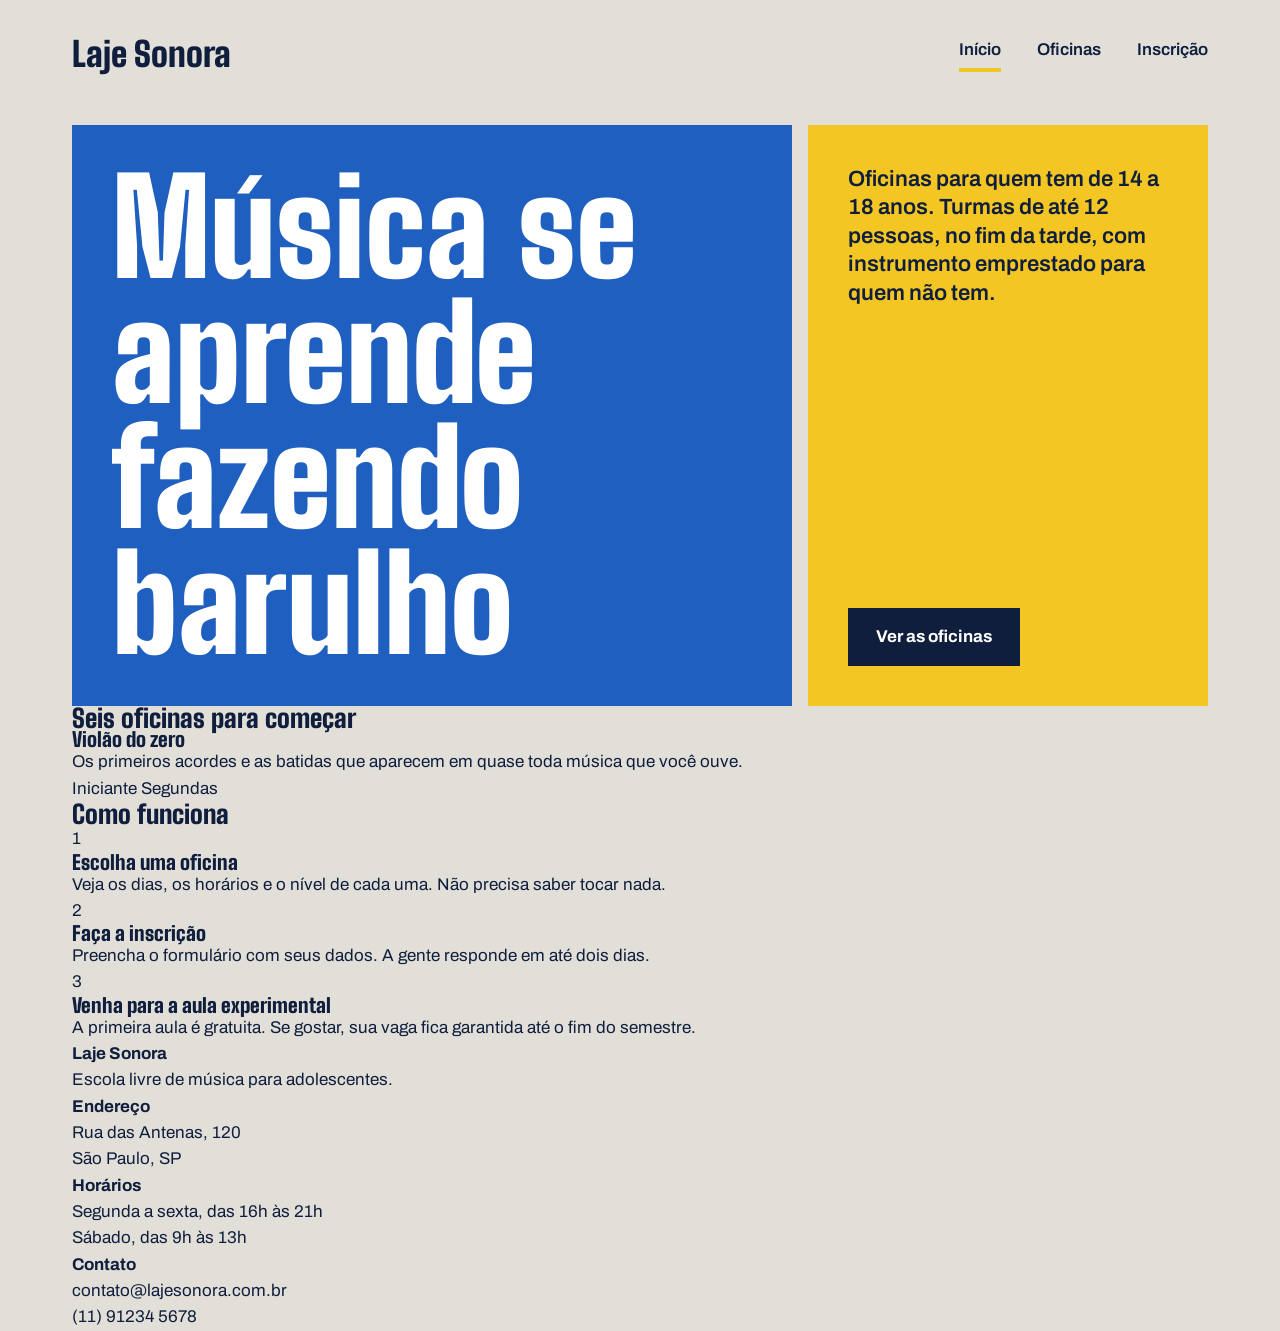
==== index.html @ 63173f6d "1" ====
<!DOCTYPE html>
<html lang="pt-BR">
<head>
    <link rel="preconnect" href="https://fonts.googleapis.com">
<link rel="preconnect" href="https://fonts.gstatic.com" crossorigin>
<link href="https://fonts.googleapis.com/css2?family=Archivo:ital,wght@0,100..900;1,100..900&family=Big+Shoulders:opsz,wght@10..72,100..900&display=swap" rel="stylesheet">
    <link rel="preconnect" href="https://fonts.googleapis.com">
<link rel="preconnect" href="https://fonts.gstatic.com" crossorigin>
<link href="https://fonts.googleapis.com/css2?family=Big+Shoulders:opsz,wght@10..72,100..900&display=swap" rel="stylesheet">
    <meta charset="UTF-8">
    <meta name="viewport" content="width=device-width, initial-scale=1.0">
    <link rel="stylesheet" href="./index.css">
    <title>Laje Sonora | Início</title>
</head>
<body> 
        <header class="topo conteudo">
            <a class="logo" href="./oficinas.html">Laje Sonora</a>
            <nav class="menu">
                <a class="atual" href="./index.html">Início</a>
                <a href="./oficinas.html">Oficinas</a>
                <a href="./inscricao.html">Inscrição</a>
            </nav>
        </header>
        <main>
            <section class="conteudo cartazes">
                <div class="cartaz cartaz-principal">
                    <h1>Música se aprende fazendo barulho</h1>
                </div>
                <div class="cartaz cartaz-lateral">
                    <p>Oficinas para quem tem de 14 a 18 anos. Turmas de até 12 pessoas, no fim da tarde, com instrumento emprestado para quem não tem.</p>
                    <a class="botao" href="./oficinas.html">Ver as oficinas</a>
                </div>
            </section>
        </main>
        <section class="conteudo secao">
            <h2 class="titulo-secao">Seis oficinas para começar</h2>
            <div class="cards">
                <article class="card">
                    <div class="foto foto-azul"></div>
                    <div class="card-texto">
                        <h3>Violão do zero</h3>
                        <p>Os primeiros acordes e as batidas que aparecem em quase toda música que você ouve.</p>
                        <div class="card-info">
                            <span>Iniciante</span>
                            <span>Segundas</span>
                        </div>
                    </div>
                </article>
            </div>
        </section>
        <section class="conteudo secao">
            <h2 class="titulo-secao">Como funciona</h2>
            <div class="passos">
              <div class="passo">
                <p class="passo-numero">1</p>
                <h3>Escolha uma oficina</h3>
                <p>Veja os dias, os horários e o nível de cada uma. Não precisa saber tocar nada.</p>
              </div>
              <div class="passo">
                <p class="passo-numero">2</p>
                <h3>Faça a inscrição</h3>
                <p>Preencha o formulário com seus dados. A gente responde em até dois dias.</p>
              </div>
              <div class="passo">
                <p class="passo-numero">3</p>
                <h3>Venha para a aula experimental</h3>
                <p>A primeira aula é gratuita. Se gostar, sua vaga fica garantida até o fim do semestre.</p>
              </div>
            </div>
          </section>
          <footer class="rodape">
            <div class="conteudo rodape-colunas">
          
              <div class="rodape-coluna">
                <h4>Laje Sonora</h4>
                <p>Escola livre de música para adolescentes.</p>
              </div>
          
              <div class="rodape-coluna">
                <h4>Endereço</h4>
                <p>Rua das Antenas, 120<br>São Paulo, SP</p>
              </div>
          
              <div class="rodape-coluna">
                <h4>Horários</h4>
                <p>Segunda a sexta, das 16h às 21h<br>Sábado, das 9h às 13h</p>
              </div>
          
              <div class="rodape-coluna">
                <h4>Contato</h4>
                <p>contato@lajesonora.com.br<br>(11) 91234 5678</p>
              </div>
          
            </div>
          </footer>
</body>
</html>
---- index.css ----
* {
    margin: 0;
    padding: 0;
    box-sizing: border-box;
  }
  
  :root {
    --concreto: #E2DFD8;
    --concreto-escuro: #CBC7BE;
    --tinta: #0F1E3D;
    --caixa-dagua: #1F5FBF;
    --fita: #F3C623;
    --branco: #FFFFFF;
  
    --fonte-cartaz: "Big Shoulders", "Arial Narrow", sans-serif;
    --fonte-texto: "Archivo", Arial, sans-serif;
  }
  
  body {
    background-color: var(--concreto);
    color: var(--tinta);
    font-family: var(--fonte-texto);
    font-size: 17px;
    line-height: 1.55;
  }
  
  a {
    color: inherit;
  }
  
  h1,
  h2,
  h3 {
    font-family: var(--fonte-cartaz);
    font-weight: 900;
    line-height: 0.95;
  }
  
  .conteudo {
    max-width: 1200px;
    margin-inline: auto;
    padding-inline: 32px;
  }
  .topo {
    padding-block: 28px;
    display: flex;
    justify-content: space-between;
    align-items: center;
  }
  
  .logo {
    font-family: var(--fonte-cartaz);
    font-size: 34px;
    font-weight: 900;
    text-decoration: none;
  }
  
  .menu {
    display: flex;
    gap: 36px;
  }
  
  .menu a {
    font-weight: 600;
    text-decoration: none;
    padding-bottom: 4px;
    border-bottom: 4px solid transparent;
  }
  
  .menu a:hover {
    border-bottom-color: var(--tinta);
  }
  
  .menu a.atual {
    border-bottom-color: var(--fita);
  }
  .cartazes {
    margin-top: 16px;
    display: flex;
    gap: 16px;
  }
  
  .cartaz {
    padding: 40px;
  }
  
  .cartaz-principal {
    background-color: var(--caixa-dagua);
    color: white;
    flex: 2;
  }
  
  .cartaz-principal h1 {
    font-size: 132px;
    max-width: 9ch;
  }
  
  .cartaz-lateral {
    background-color: var(--fita);
    flex: 1;
    display: flex;
    flex-direction: column;
    justify-content: space-between;
    gap: 32px;
    align-items: flex-start; 
  }
  
  .cartaz-lateral p {
    font-size: 22px;
    font-weight: 600;
    line-height: 1.3;
  }
  
  .botao {
    background-color: var(--tinta);
    color: white;
    font-weight: 700;
    text-decoration: none;
    padding: 16px 28px;
    border: none;
    font-family: var(--fonte-texto);
    font-size: 17px;
    cursor: pointer;
  }
  
  .botao:hover {
    background-color: var(--caixa-dagua);
  }
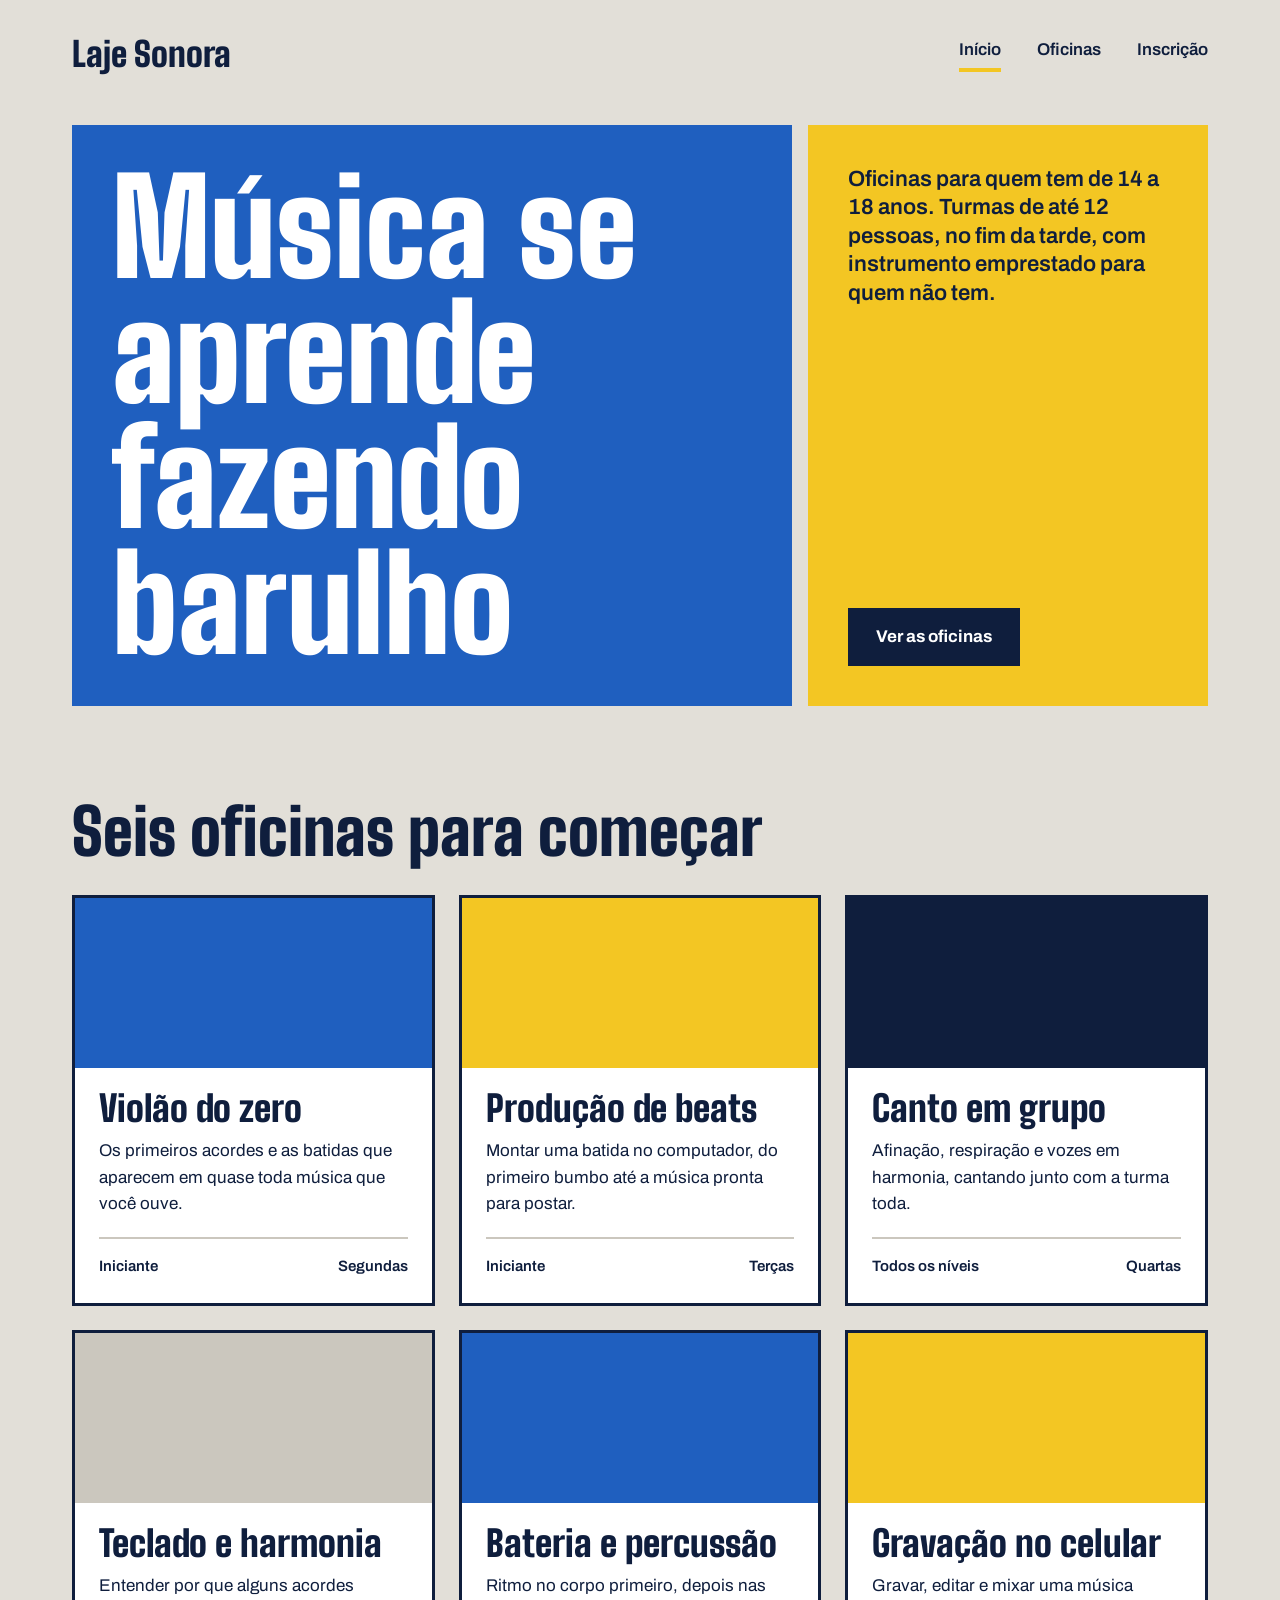
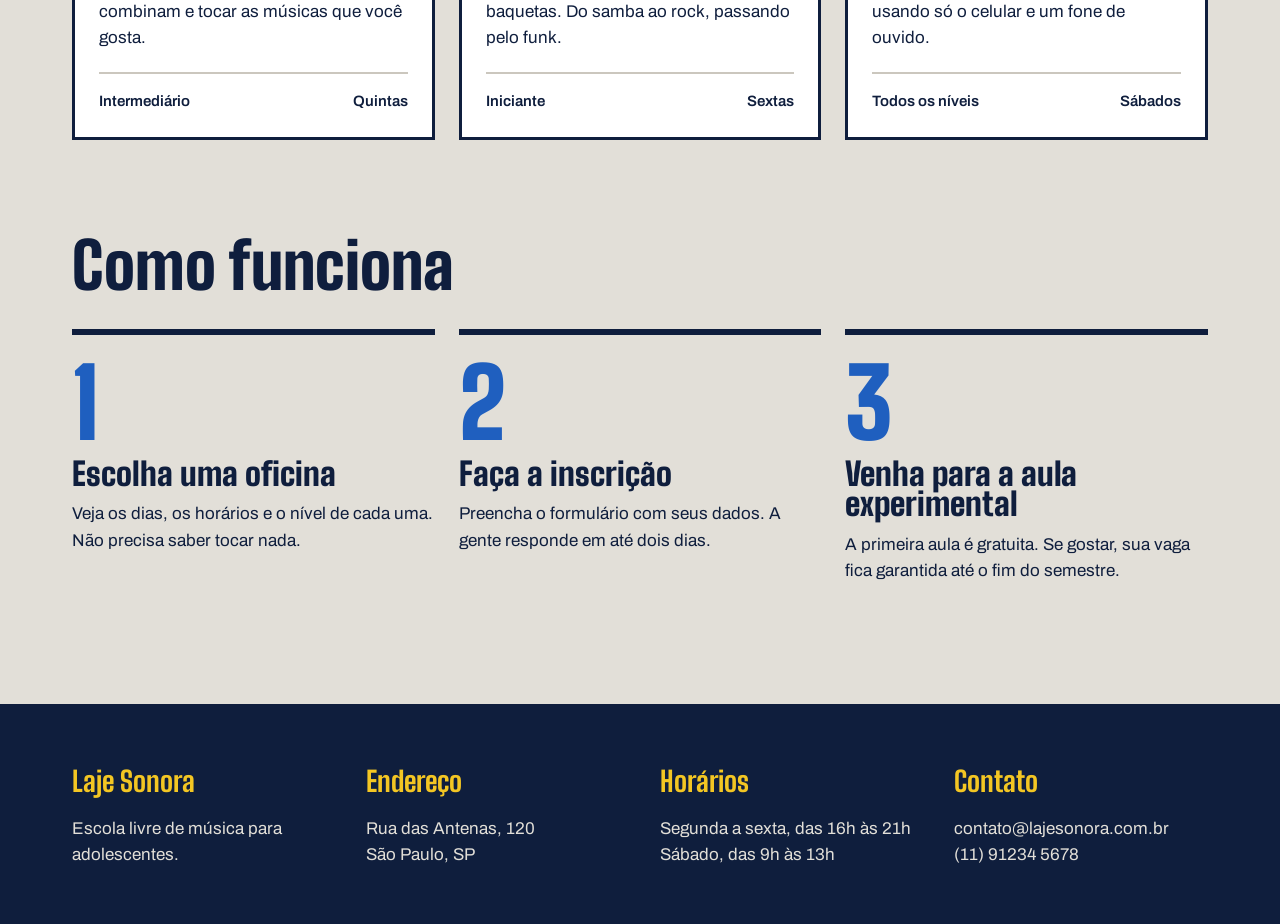
==== commit baf83bb8: "fn" ====
--- a/index.html
+++ b/index.html
@@ -1,97 +1,247 @@
 <!DOCTYPE html>
 <html lang="pt-BR">
 <head>
-    <link rel="preconnect" href="https://fonts.googleapis.com">
-<link rel="preconnect" href="https://fonts.gstatic.com" crossorigin>
-<link href="https://fonts.googleapis.com/css2?family=Archivo:ital,wght@0,100..900;1,100..900&family=Big+Shoulders:opsz,wght@10..72,100..900&display=swap" rel="stylesheet">
-    <link rel="preconnect" href="https://fonts.googleapis.com">
-<link rel="preconnect" href="https://fonts.gstatic.com" crossorigin>
-<link href="https://fonts.googleapis.com/css2?family=Big+Shoulders:opsz,wght@10..72,100..900&display=swap" rel="stylesheet">
     <meta charset="UTF-8">
     <meta name="viewport" content="width=device-width, initial-scale=1.0">
-    <link rel="stylesheet" href="./index.css">
     <title>Laje Sonora | Início</title>
+
+    <link rel="preconnect" href="https://fonts.googleapis.com">
+    <link rel="preconnect" href="https://fonts.gstatic.com" crossorigin>
+    <link href="https://fonts.googleapis.com/css2?family=Archivo:wght@400;500;600;700&family=Big+Shoulders:wght@400;500;600;700;800&display=swap" rel="stylesheet">
+
+    <link rel="stylesheet" href="index.css">
 </head>
-<body> 
-        <header class="topo conteudo">
-            <a class="logo" href="./oficinas.html">Laje Sonora</a>
-            <nav class="menu">
-                <a class="atual" href="./index.html">Início</a>
-                <a href="./oficinas.html">Oficinas</a>
-                <a href="./inscricao.html">Inscrição</a>
-            </nav>
-        </header>
-        <main>
-            <section class="conteudo cartazes">
-                <div class="cartaz cartaz-principal">
-                    <h1>Música se aprende fazendo barulho</h1>
-                </div>
-                <div class="cartaz cartaz-lateral">
-                    <p>Oficinas para quem tem de 14 a 18 anos. Turmas de até 12 pessoas, no fim da tarde, com instrumento emprestado para quem não tem.</p>
-                    <a class="botao" href="./oficinas.html">Ver as oficinas</a>
-                </div>
-            </section>
-        </main>
+<body>
+
+    <header class="conteudo topo">
+        <a class="logo" href="index.html">Laje Sonora</a>
+
+        <nav class="menu">
+            <a class="atual" href="index.html">Início</a>
+            <a href="oficinas.html">Oficinas</a>
+            <a href="inscricao.html">Inscrição</a>
+        </nav>
+    </header>
+
+    <main>
+
+        <section class="conteudo cartazes">
+
+            <div class="cartaz cartaz-principal">
+                <h1>Música se aprende fazendo barulho</h1>
+            </div>
+
+            <div class="cartaz cartaz-lateral">
+                <p>
+                    Oficinas para quem tem de 14 a 18 anos.
+                    Turmas de até 12 pessoas, no fim da tarde,
+                    com instrumento emprestado para quem não tem.
+                </p>
+
+                <a class="botao" href="oficinas.html">Ver as oficinas</a>
+            </div>
+
+        </section>
+
         <section class="conteudo secao">
+
             <h2 class="titulo-secao">Seis oficinas para começar</h2>
+
             <div class="cards">
+
                 <article class="card">
                     <div class="foto foto-azul"></div>
+
                     <div class="card-texto">
                         <h3>Violão do zero</h3>
-                        <p>Os primeiros acordes e as batidas que aparecem em quase toda música que você ouve.</p>
+
+                        <p>
+                            Os primeiros acordes e as batidas que aparecem
+                            em quase toda música que você ouve.
+                        </p>
+
                         <div class="card-info">
                             <span>Iniciante</span>
                             <span>Segundas</span>
                         </div>
                     </div>
                 </article>
-            </div>
+
+                <article class="card">
+                    <div class="foto foto-amarela"></div>
+
+                    <div class="card-texto">
+                        <h3>Produção de beats</h3>
+
+                        <p>
+                            Montar uma batida no computador, do primeiro
+                            bumbo até a música pronta para postar.
+                        </p>
+
+                        <div class="card-info">
+                            <span>Iniciante</span>
+                            <span>Terças</span>
+                        </div>
+                    </div>
+                </article>
+
+                <article class="card">
+                    <div class="foto foto-tinta"></div>
+
+                    <div class="card-texto">
+                        <h3>Canto em grupo</h3>
+
+                        <p>
+                            Afinação, respiração e vozes em harmonia,
+                            cantando junto com a turma toda.
+                        </p>
+
+                        <div class="card-info">
+                            <span>Todos os níveis</span>
+                            <span>Quartas</span>
+                        </div>
+                    </div>
+                </article>
+
+                <article class="card">
+                    <div class="foto"></div>
+
+                    <div class="card-texto">
+                        <h3>Teclado e harmonia</h3>
+
+                        <p>
+                            Entender por que alguns acordes combinam
+                            e tocar as músicas que você gosta.
+                        </p>
+
+                        <div class="card-info">
+                            <span>Intermediário</span>
+                            <span>Quintas</span>
+                        </div>
+                    </div>
+                </article>
+
+                <article class="card">
+                    <div class="foto foto-azul"></div>
+
+                    <div class="card-texto">
+                        <h3>Bateria e percussão</h3>
+
+                        <p>
+                            Ritmo no corpo primeiro, depois nas baquetas.
+                            Do samba ao rock, passando pelo funk.
+                        </p>
+
+                        <div class="card-info">
+                            <span>Iniciante</span>
+                            <span>Sextas</span>
+                        </div>
+                    </div>
+                </article>
+
+                <article class="card">
+                    <div class="foto foto-amarela"></div>
+
+                    <div class="card-texto">
+                        <h3>Gravação no celular</h3>
+
+                        <p>
+                            Gravar, editar e mixar uma música usando
+                            só o celular e um fone de ouvido.
+                        </p>
+
+                        <div class="card-info">
+                            <span>Todos os níveis</span>
+                            <span>Sábados</span>
+                        </div>
+                    </div>
+                </article>
+
+            </div>
+
         </section>
+
         <section class="conteudo secao">
+
             <h2 class="titulo-secao">Como funciona</h2>
+
             <div class="passos">
-              <div class="passo">
-                <p class="passo-numero">1</p>
-                <h3>Escolha uma oficina</h3>
-                <p>Veja os dias, os horários e o nível de cada uma. Não precisa saber tocar nada.</p>
-              </div>
-              <div class="passo">
-                <p class="passo-numero">2</p>
-                <h3>Faça a inscrição</h3>
-                <p>Preencha o formulário com seus dados. A gente responde em até dois dias.</p>
-              </div>
-              <div class="passo">
-                <p class="passo-numero">3</p>
-                <h3>Venha para a aula experimental</h3>
-                <p>A primeira aula é gratuita. Se gostar, sua vaga fica garantida até o fim do semestre.</p>
-              </div>
-            </div>
-          </section>
-          <footer class="rodape">
-            <div class="conteudo rodape-colunas">
-          
-              <div class="rodape-coluna">
+
+                <div class="passo">
+                    <p class="passo-numero">1</p>
+
+                    <h3>Escolha uma oficina</h3>
+
+                    <p>
+                        Veja os dias, os horários e o nível de cada uma.
+                        Não precisa saber tocar nada.
+                    </p>
+                </div>
+
+                <div class="passo">
+                    <p class="passo-numero">2</p>
+
+                    <h3>Faça a inscrição</h3>
+
+                    <p>
+                        Preencha o formulário com seus dados.
+                        A gente responde em até dois dias.
+                    </p>
+                </div>
+
+                <div class="passo">
+                    <p class="passo-numero">3</p>
+
+                    <h3>Venha para a aula experimental</h3>
+
+                    <p>
+                        A primeira aula é gratuita. Se gostar,
+                        sua vaga fica garantida até o fim do semestre.
+                    </p>
+                </div>
+
+            </div>
+
+        </section>
+
+    </main>
+
+    <footer class="rodape">
+
+        <div class="conteudo rodape-colunas">
+
+            <div class="rodape-coluna">
                 <h4>Laje Sonora</h4>
                 <p>Escola livre de música para adolescentes.</p>
-              </div>
-          
-              <div class="rodape-coluna">
+            </div>
+
+            <div class="rodape-coluna">
                 <h4>Endereço</h4>
-                <p>Rua das Antenas, 120<br>São Paulo, SP</p>
-              </div>
-          
-              <div class="rodape-coluna">
+                <p>
+                    Rua das Antenas, 120<br>
+                    São Paulo, SP
+                </p>
+            </div>
+
+            <div class="rodape-coluna">
                 <h4>Horários</h4>
-                <p>Segunda a sexta, das 16h às 21h<br>Sábado, das 9h às 13h</p>
-              </div>
-          
-              <div class="rodape-coluna">
+                <p>
+                    Segunda a sexta, das 16h às 21h<br>
+                    Sábado, das 9h às 13h
+                </p>
+            </div>
+
+            <div class="rodape-coluna">
                 <h4>Contato</h4>
-                <p>contato@lajesonora.com.br<br>(11) 91234 5678</p>
-              </div>
-          
-            </div>
-          </footer>
+                <p>
+                    contato@lajesonora.com.br<br>
+                    (11) 91234 5678
+                </p>
+            </div>
+
+        </div>
+
+    </footer>
+
 </body>
 </html>
--- a/index.css
+++ b/index.css
@@ -1,128 +1,64 @@
-* {
-    margin: 0;
-    padding: 0;
-    box-sizing: border-box;
-  }
-  
-  :root {
-    --concreto: #E2DFD8;
-    --concreto-escuro: #CBC7BE;
-    --tinta: #0F1E3D;
-    --caixa-dagua: #1F5FBF;
-    --fita: #F3C623;
-    --branco: #FFFFFF;
-  
-    --fonte-cartaz: "Big Shoulders", "Arial Narrow", sans-serif;
-    --fonte-texto: "Archivo", Arial, sans-serif;
-  }
-  
-  body {
-    background-color: var(--concreto);
-    color: var(--tinta);
-    font-family: var(--fonte-texto);
-    font-size: 17px;
-    line-height: 1.55;
-  }
-  
-  a {
-    color: inherit;
-  }
-  
-  h1,
-  h2,
-  h3 {
-    font-family: var(--fonte-cartaz);
-    font-weight: 900;
-    line-height: 0.95;
-  }
-  
-  .conteudo {
-    max-width: 1200px;
-    margin-inline: auto;
-    padding-inline: 32px;
-  }
-  .topo {
-    padding-block: 28px;
-    display: flex;
-    justify-content: space-between;
-    align-items: center;
-  }
-  
-  .logo {
-    font-family: var(--fonte-cartaz);
-    font-size: 34px;
-    font-weight: 900;
-    text-decoration: none;
-  }
-  
-  .menu {
-    display: flex;
-    gap: 36px;
-  }
-  
-  .menu a {
-    font-weight: 600;
-    text-decoration: none;
-    padding-bottom: 4px;
-    border-bottom: 4px solid transparent;
-  }
-  
-  .menu a:hover {
-    border-bottom-color: var(--tinta);
-  }
-  
-  .menu a.atual {
-    border-bottom-color: var(--fita);
-  }
-  .cartazes {
-    margin-top: 16px;
-    display: flex;
-    gap: 16px;
-  }
-  
-  .cartaz {
-    padding: 40px;
-  }
-  
-  .cartaz-principal {
-    background-color: var(--caixa-dagua);
-    color: white;
-    flex: 2;
-  }
-  
-  .cartaz-principal h1 {
-    font-size: 132px;
-    max-width: 9ch;
-  }
-  
-  .cartaz-lateral {
-    background-color: var(--fita);
-    flex: 1;
-    display: flex;
-    flex-direction: column;
-    justify-content: space-between;
-    gap: 32px;
-    align-items: flex-start; 
-  }
-  
-  .cartaz-lateral p {
-    font-size: 22px;
-    font-weight: 600;
-    line-height: 1.3;
-  }
-  
-  .botao {
-    background-color: var(--tinta);
-    color: white;
-    font-weight: 700;
-    text-decoration: none;
-    padding: 16px 28px;
-    border: none;
-    font-family: var(--fonte-texto);
-    font-size: 17px;
-    cursor: pointer;
-  }
-  
-  .botao:hover {
-    background-color: var(--caixa-dagua);
-  }+* { margin: 0; padding: 0; box-sizing: border-box; }
+ 
+:root {
+  --concreto: #E2DFD8;
+  --concreto-escuro: #CBC7BE;
+  --tinta: #0F1E3D;
+  --caixa-dagua: #1F5FBF;
+  --fita: #F3C623;
+  --branco: #FFFFFF;
+  --fonte-cartaz: "Big Shoulders", "Arial Narrow", sans-serif;
+  --fonte-texto: "Archivo", Arial, sans-serif;
+}
+ 
+body { background-color: var(--concreto); color: var(--tinta); font-family: var(--fonte-texto); font-size: 17px; line-height: 1.55; }
+a { color: inherit; }
+h1, h2, h3 { font-family: var(--fonte-cartaz); font-weight: 900; line-height: 0.95; }
+.conteudo { max-width: 1200px; margin-inline: auto; padding-inline: 32px; }
+ 
+.topo { padding-block: 28px; display: flex; justify-content: space-between; align-items: center; }
+.logo { font-family: var(--fonte-cartaz); font-size: 34px; font-weight: 900; text-decoration: none; }
+.menu { display: flex; gap: 36px; }
+.menu a { font-weight: 600; text-decoration: none; padding-bottom: 4px; border-bottom: 4px solid transparent; }
+.menu a:hover { border-bottom-color: var(--tinta); }
+.menu a.atual { border-bottom-color: var(--fita); }
+ 
+.cartazes { margin-top: 16px; display: flex; gap: 16px; }
+.cartaz { padding: 40px; }
+.cartaz-principal { background-color: var(--caixa-dagua); color: var(--branco); flex: 2; }
+.cartaz-principal h1 { font-size: 132px; max-width: 9ch; }
+.cartaz-lateral { background-color: var(--fita); flex: 1; display: flex; flex-direction: column; justify-content: space-between; gap: 32px; align-items: flex-start; }
+.cartaz-lateral p { font-size: 22px; font-weight: 600; line-height: 1.3; }
+ 
+.botao { background-color: var(--tinta); color: var(--branco); font-weight: 700; text-decoration: none; padding: 16px 28px; border: none; font-family: var(--fonte-texto); font-size: 17px; cursor: pointer; }
+.botao:hover { background-color: var(--caixa-dagua); }
+ 
+.secao { margin-top: 96px; }
+.titulo-secao { font-size: 64px; margin-bottom: 32px; }
+.cards { display: flex; flex-wrap: wrap; gap: 24px; }
+.card { background-color: var(--branco); border: 3px solid var(--tinta); flex: 1 1 340px; }
+.card .foto { height: 170px; }
+ 
+.foto { background-color: var(--concreto-escuro); }
+.foto-azul { background-color: var(--caixa-dagua); }
+.foto-amarela { background-color: var(--fita); }
+.foto-tinta { background-color: var(--tinta); }
+ 
+.card-texto { padding: 24px; }
+.card h3 { font-size: 36px; margin-bottom: 12px; }
+.card-info { margin-top: 20px; padding-top: 16px; border-top: 2px solid var(--concreto-escuro); font-weight: 600; font-size: 15px; display: flex; justify-content: space-between; }
+ 
+.passos { display: flex; gap: 24px; }
+.passo { border-top: 6px solid var(--tinta); padding-top: 20px; flex: 1; }
+.passo-numero { font-family: var(--fonte-cartaz); font-size: 96px; font-weight: 900; line-height: 1; color: var(--caixa-dagua); }
+.passo h3 { font-size: 32px; margin-block: 8px 12px; }
+ 
+.rodape { margin-top: 120px; background-color: var(--tinta); color: var(--concreto); padding-block: 56px; }
+.rodape-colunas { display: flex; gap: 40px; }
+.rodape-coluna { flex: 1; }
+.rodape h4 { font-family: var(--fonte-cartaz); font-size: 28px; color: var(--fita); margin-bottom: 12px; }
+ 
+@media (max-width: 800px) {
+  .cartazes, .passos, .rodape-colunas { flex-direction: column; }
+  .cartaz-principal h1 { font-size: 84px; }
+}
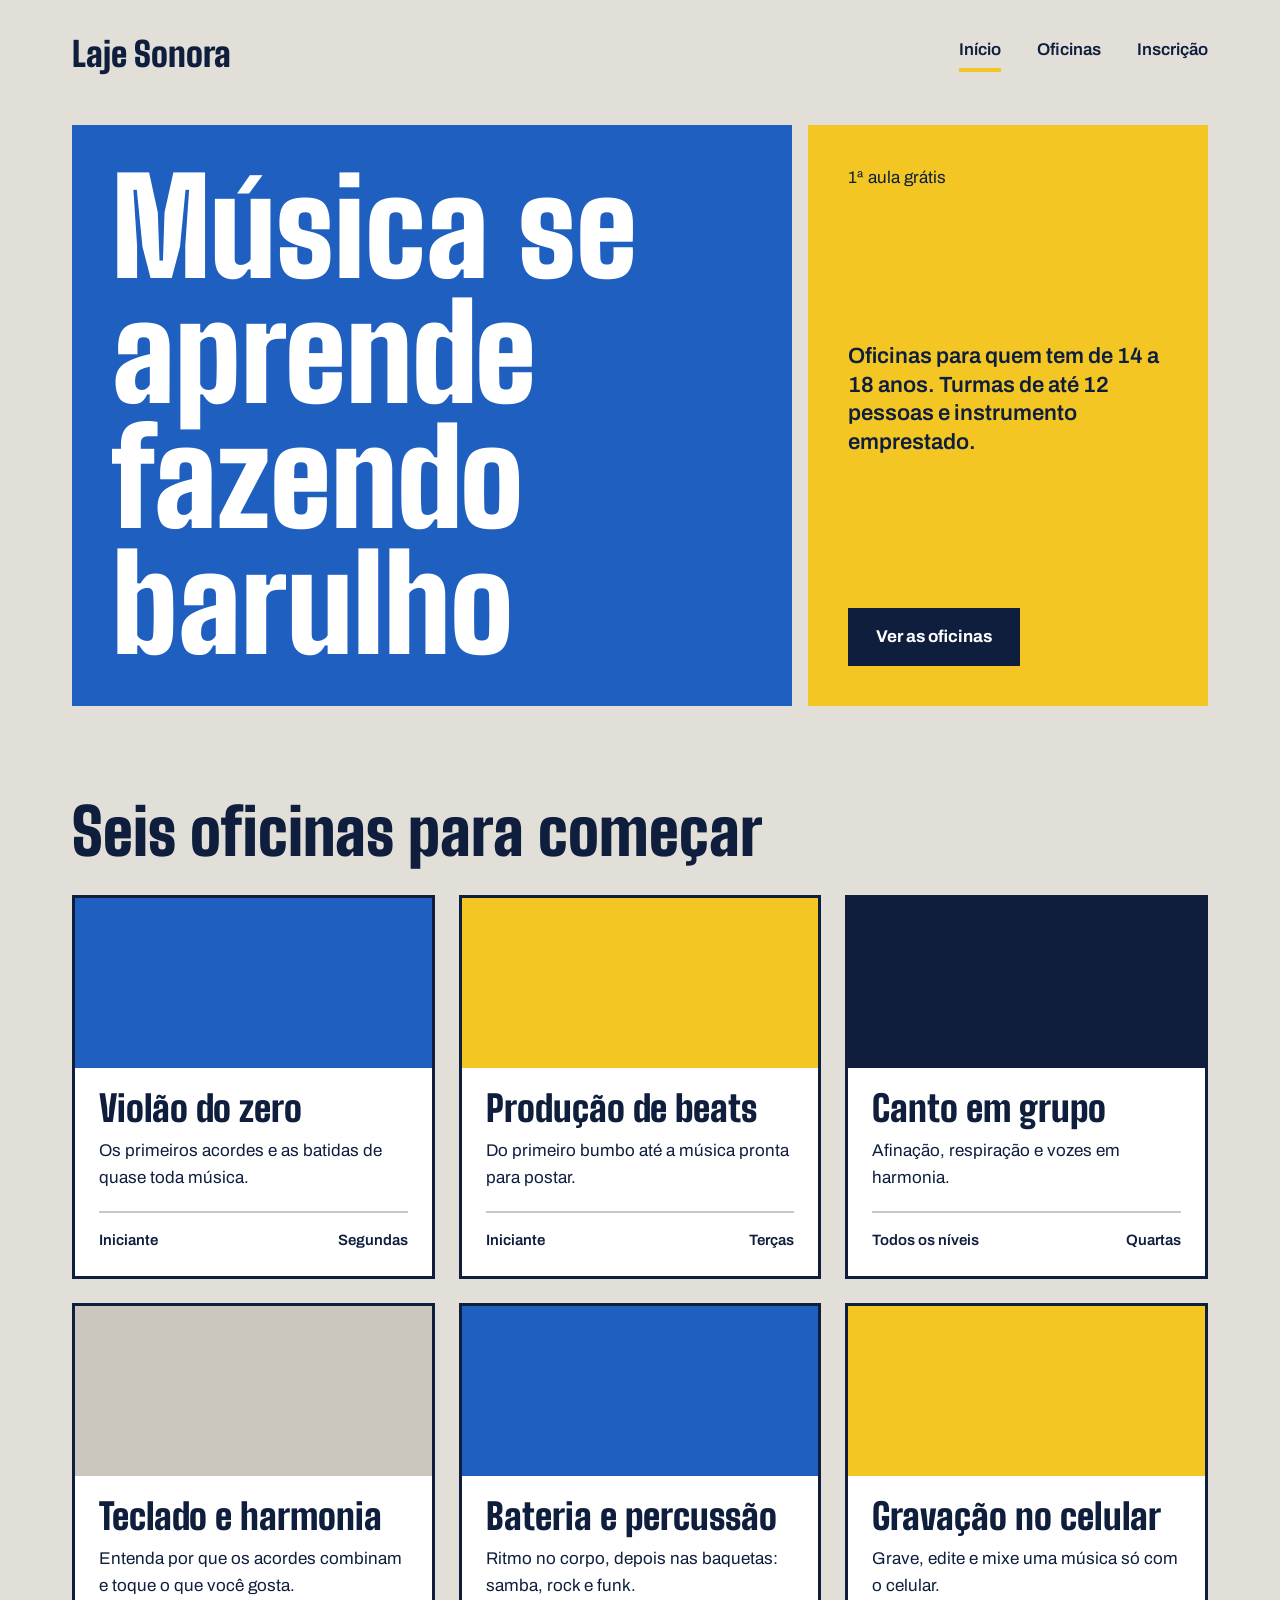
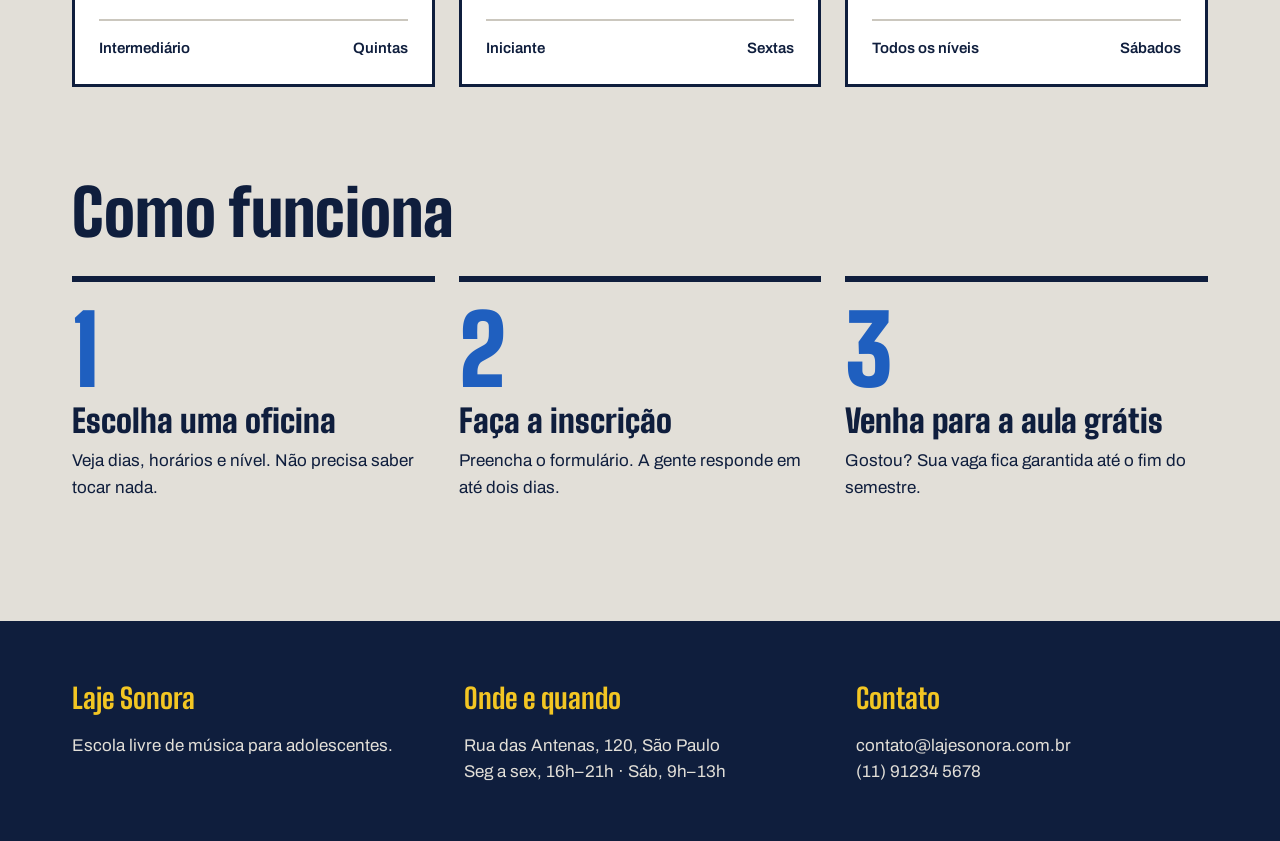
==== commit f745cf59: "s 8u65" ====
--- a/index.html
+++ b/index.html
@@ -7,7 +7,7 @@
 
     <link rel="preconnect" href="https://fonts.googleapis.com">
     <link rel="preconnect" href="https://fonts.gstatic.com" crossorigin>
-    <link href="https://fonts.googleapis.com/css2?family=Archivo:wght@400;500;600;700&family=Big+Shoulders:wght@400;500;600;700;800&display=swap" rel="stylesheet">
+    <link href="https://fonts.googleapis.com/css2?family=Archivo:wght@400;600;700&family=Big+Shoulders:wght@700;800&display=swap" rel="stylesheet">
 
     <link rel="stylesheet" href="index.css">
 </head>
@@ -26,208 +26,120 @@
     <main>
 
         <section class="conteudo cartazes">
-
             <div class="cartaz cartaz-principal">
                 <h1>Música se aprende fazendo barulho</h1>
             </div>
 
             <div class="cartaz cartaz-lateral">
+                <span class="selo">1ª aula grátis</span>
                 <p>
                     Oficinas para quem tem de 14 a 18 anos.
-                    Turmas de até 12 pessoas, no fim da tarde,
-                    com instrumento emprestado para quem não tem.
+                    Turmas de até 12 pessoas e instrumento emprestado.
                 </p>
-
                 <a class="botao" href="oficinas.html">Ver as oficinas</a>
             </div>
-
         </section>
 
         <section class="conteudo secao">
-
             <h2 class="titulo-secao">Seis oficinas para começar</h2>
 
             <div class="cards">
 
                 <article class="card">
                     <div class="foto foto-azul"></div>
-
                     <div class="card-texto">
                         <h3>Violão do zero</h3>
-
-                        <p>
-                            Os primeiros acordes e as batidas que aparecem
-                            em quase toda música que você ouve.
-                        </p>
-
-                        <div class="card-info">
-                            <span>Iniciante</span>
-                            <span>Segundas</span>
-                        </div>
+                        <p>Os primeiros acordes e as batidas de quase toda música.</p>
+                        <div class="card-info"><span>Iniciante</span><span class="dia">Segundas</span></div>
                     </div>
                 </article>
 
                 <article class="card">
                     <div class="foto foto-amarela"></div>
-
                     <div class="card-texto">
                         <h3>Produção de beats</h3>
-
-                        <p>
-                            Montar uma batida no computador, do primeiro
-                            bumbo até a música pronta para postar.
-                        </p>
-
-                        <div class="card-info">
-                            <span>Iniciante</span>
-                            <span>Terças</span>
-                        </div>
+                        <p>Do primeiro bumbo até a música pronta para postar.</p>
+                        <div class="card-info"><span>Iniciante</span><span class="dia">Terças</span></div>
                     </div>
                 </article>
 
                 <article class="card">
                     <div class="foto foto-tinta"></div>
-
                     <div class="card-texto">
                         <h3>Canto em grupo</h3>
-
-                        <p>
-                            Afinação, respiração e vozes em harmonia,
-                            cantando junto com a turma toda.
-                        </p>
-
-                        <div class="card-info">
-                            <span>Todos os níveis</span>
-                            <span>Quartas</span>
-                        </div>
+                        <p>Afinação, respiração e vozes em harmonia.</p>
+                        <div class="card-info"><span>Todos os níveis</span><span class="dia">Quartas</span></div>
                     </div>
                 </article>
 
                 <article class="card">
                     <div class="foto"></div>
-
                     <div class="card-texto">
                         <h3>Teclado e harmonia</h3>
-
-                        <p>
-                            Entender por que alguns acordes combinam
-                            e tocar as músicas que você gosta.
-                        </p>
-
-                        <div class="card-info">
-                            <span>Intermediário</span>
-                            <span>Quintas</span>
-                        </div>
+                        <p>Entenda por que os acordes combinam e toque o que você gosta.</p>
+                        <div class="card-info"><span>Intermediário</span><span class="dia">Quintas</span></div>
                     </div>
                 </article>
 
                 <article class="card">
                     <div class="foto foto-azul"></div>
-
                     <div class="card-texto">
                         <h3>Bateria e percussão</h3>
-
-                        <p>
-                            Ritmo no corpo primeiro, depois nas baquetas.
-                            Do samba ao rock, passando pelo funk.
-                        </p>
-
-                        <div class="card-info">
-                            <span>Iniciante</span>
-                            <span>Sextas</span>
-                        </div>
+                        <p>Ritmo no corpo, depois nas baquetas: samba, rock e funk.</p>
+                        <div class="card-info"><span>Iniciante</span><span class="dia">Sextas</span></div>
                     </div>
                 </article>
 
                 <article class="card">
                     <div class="foto foto-amarela"></div>
-
                     <div class="card-texto">
                         <h3>Gravação no celular</h3>
-
-                        <p>
-                            Gravar, editar e mixar uma música usando
-                            só o celular e um fone de ouvido.
-                        </p>
-
-                        <div class="card-info">
-                            <span>Todos os níveis</span>
-                            <span>Sábados</span>
-                        </div>
+                        <p>Grave, edite e mixe uma música só com o celular.</p>
+                        <div class="card-info"><span>Todos os níveis</span><span class="dia">Sábados</span></div>
                     </div>
                 </article>
 
             </div>
-
         </section>
 
         <section class="conteudo secao">
-
             <h2 class="titulo-secao">Como funciona</h2>
 
             <div class="passos">
-
                 <div class="passo">
                     <p class="passo-numero">1</p>
-
                     <h3>Escolha uma oficina</h3>
-
-                    <p>
-                        Veja os dias, os horários e o nível de cada uma.
-                        Não precisa saber tocar nada.
-                    </p>
+                    <p>Veja dias, horários e nível. Não precisa saber tocar nada.</p>
                 </div>
 
                 <div class="passo">
                     <p class="passo-numero">2</p>
-
                     <h3>Faça a inscrição</h3>
-
-                    <p>
-                        Preencha o formulário com seus dados.
-                        A gente responde em até dois dias.
-                    </p>
+                    <p>Preencha o formulário. A gente responde em até dois dias.</p>
                 </div>
 
                 <div class="passo">
                     <p class="passo-numero">3</p>
-
-                    <h3>Venha para a aula experimental</h3>
-
-                    <p>
-                        A primeira aula é gratuita. Se gostar,
-                        sua vaga fica garantida até o fim do semestre.
-                    </p>
+                    <h3>Venha para a aula grátis</h3>
+                    <p>Gostou? Sua vaga fica garantida até o fim do semestre.</p>
                 </div>
-
             </div>
-
         </section>
 
     </main>
 
     <footer class="rodape">
-
         <div class="conteudo rodape-colunas">
-
             <div class="rodape-coluna">
                 <h4>Laje Sonora</h4>
                 <p>Escola livre de música para adolescentes.</p>
             </div>
 
             <div class="rodape-coluna">
-                <h4>Endereço</h4>
+                <h4>Onde e quando</h4>
                 <p>
-                    Rua das Antenas, 120<br>
-                    São Paulo, SP
-                </p>
-            </div>
-
-            <div class="rodape-coluna">
-                <h4>Horários</h4>
-                <p>
-                    Segunda a sexta, das 16h às 21h<br>
-                    Sábado, das 9h às 13h
+                    Rua das Antenas, 120, São Paulo<br>
+                    Seg a sex, 16h–21h · Sáb, 9h–13h
                 </p>
             </div>
 
@@ -238,9 +150,7 @@
                     (11) 91234 5678
                 </p>
             </div>
-
         </div>
-
     </footer>
 
 </body>
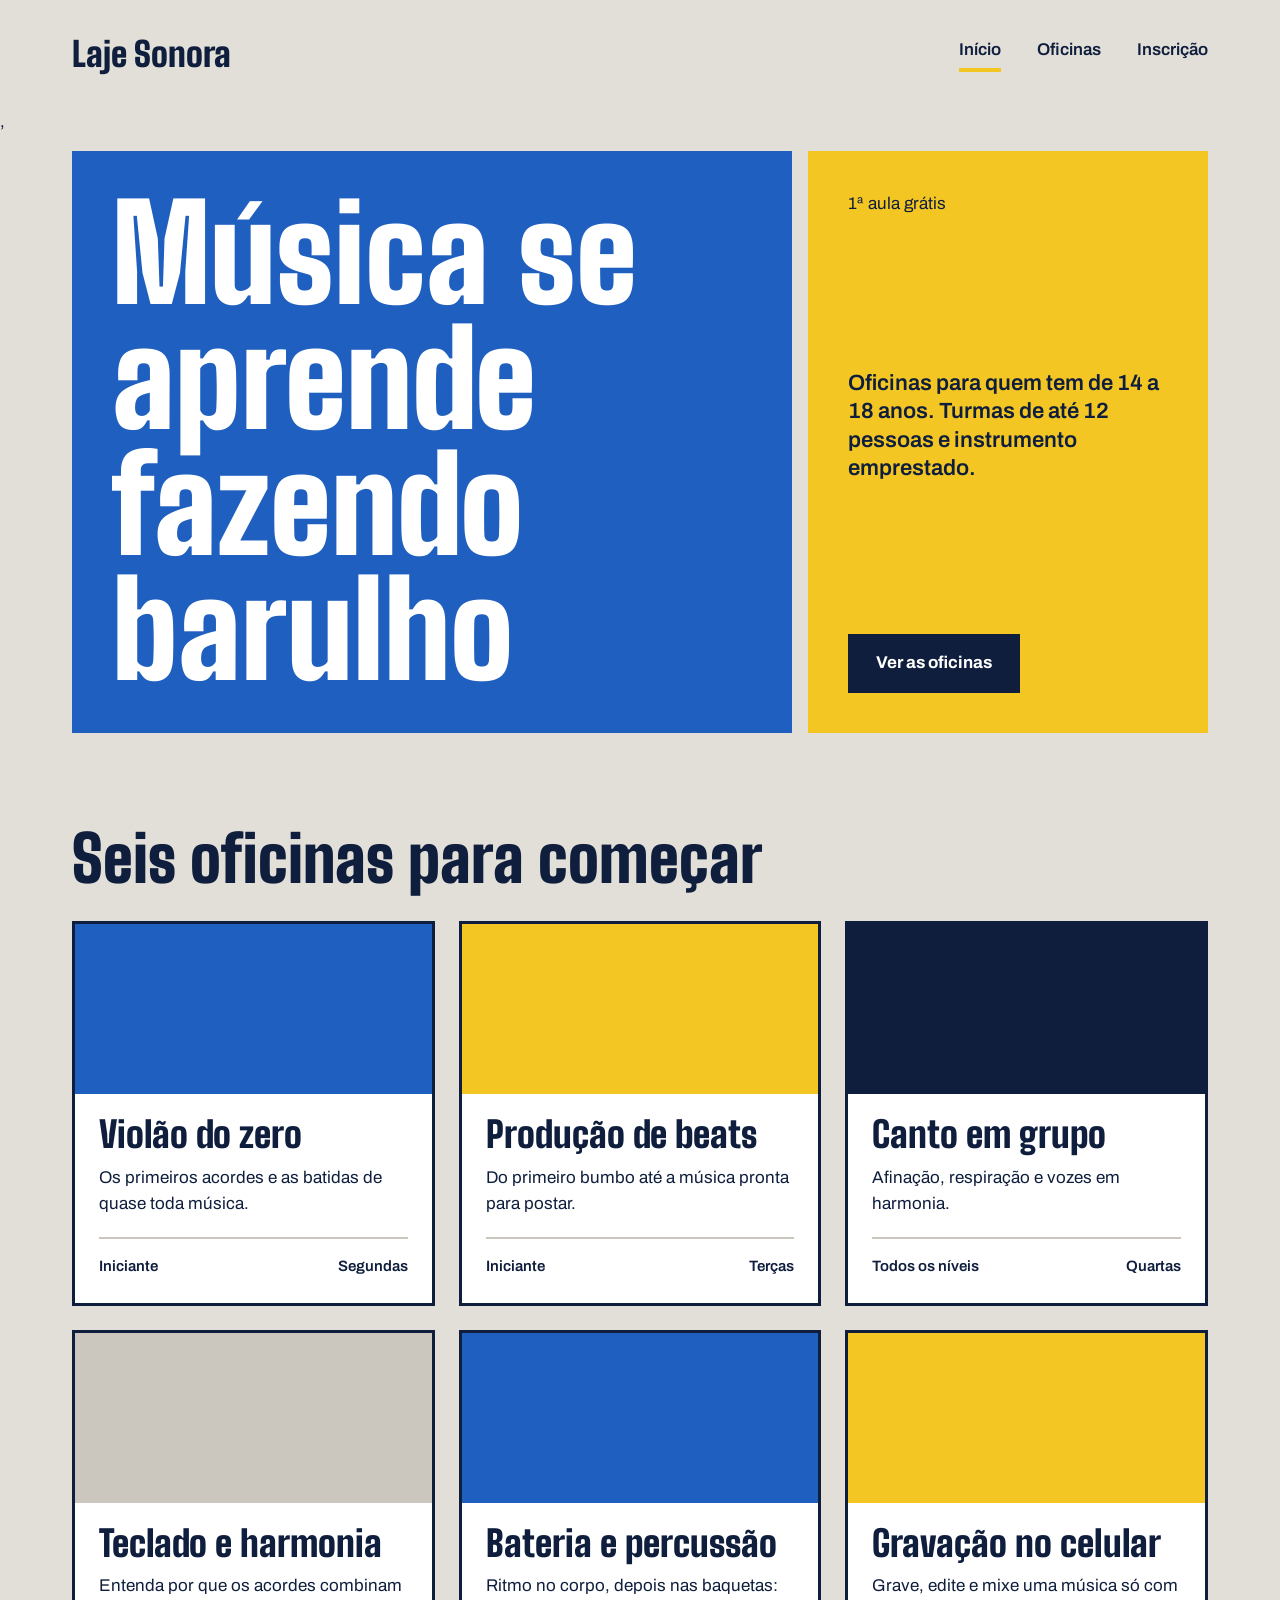
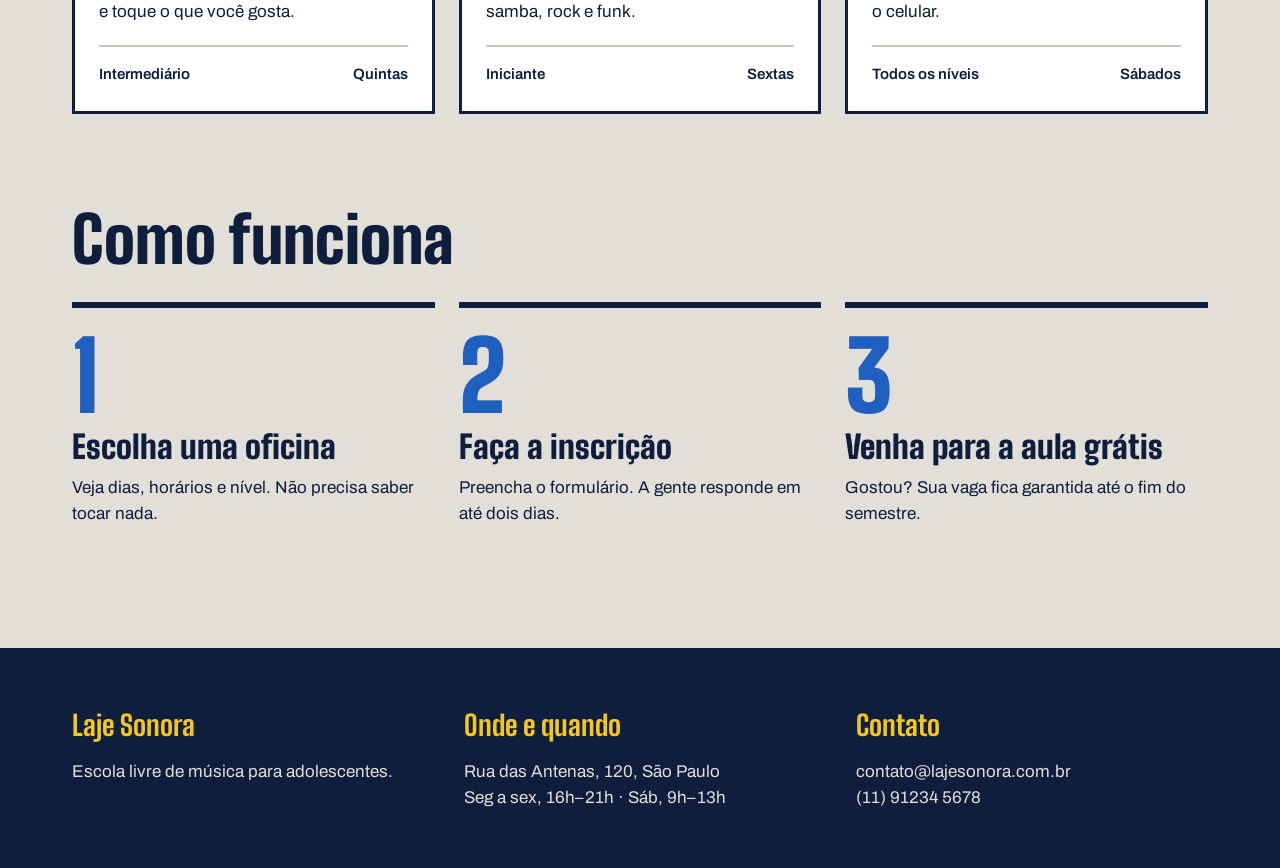
==== commit a0c7057d: "agr SIM EU TERMINEI" ====
--- a/index.html
+++ b/index.html
@@ -4,27 +4,32 @@
     <meta charset="UTF-8">
     <meta name="viewport" content="width=device-width, initial-scale=1.0">
     <title>Laje Sonora | Início</title>
-
     <link rel="preconnect" href="https://fonts.googleapis.com">
     <link rel="preconnect" href="https://fonts.gstatic.com" crossorigin>
     <link href="https://fonts.googleapis.com/css2?family=Archivo:wght@400;600;700&family=Big+Shoulders:wght@700;800&display=swap" rel="stylesheet">
-
     <link rel="stylesheet" href="index.css">
 </head>
 <body>
-
     <header class="conteudo topo">
         <a class="logo" href="index.html">Laje Sonora</a>
-
         <nav class="menu">
             <a class="atual" href="index.html">Início</a>
             <a href="oficinas.html">Oficinas</a>
             <a href="inscricao.html">Inscrição</a>
         </nav>
     </header>
-
     <main>
 
+,
+
+
+
+
+
+
+
+
+        
         <section class="conteudo cartazes">
             <div class="cartaz cartaz-principal">
                 <h1>Música se aprende fazendo barulho</h1>
@@ -39,12 +44,9 @@
                 <a class="botao" href="oficinas.html">Ver as oficinas</a>
             </div>
         </section>
-
         <section class="conteudo secao">
             <h2 class="titulo-secao">Seis oficinas para começar</h2>
-
             <div class="cards">
-
                 <article class="card">
                     <div class="foto foto-azul"></div>
                     <div class="card-texto">
@@ -53,7 +55,6 @@
                         <div class="card-info"><span>Iniciante</span><span class="dia">Segundas</span></div>
                     </div>
                 </article>
-
                 <article class="card">
                     <div class="foto foto-amarela"></div>
                     <div class="card-texto">
@@ -62,7 +63,6 @@
                         <div class="card-info"><span>Iniciante</span><span class="dia">Terças</span></div>
                     </div>
                 </article>
-
                 <article class="card">
                     <div class="foto foto-tinta"></div>
                     <div class="card-texto">
@@ -80,7 +80,6 @@
                         <div class="card-info"><span>Intermediário</span><span class="dia">Quintas</span></div>
                     </div>
                 </article>
-
                 <article class="card">
                     <div class="foto foto-azul"></div>
                     <div class="card-texto">
@@ -89,7 +88,6 @@
                         <div class="card-info"><span>Iniciante</span><span class="dia">Sextas</span></div>
                     </div>
                 </article>
-
                 <article class="card">
                     <div class="foto foto-amarela"></div>
                     <div class="card-texto">
@@ -98,20 +96,16 @@
                         <div class="card-info"><span>Todos os níveis</span><span class="dia">Sábados</span></div>
                     </div>
                 </article>
-
             </div>
         </section>
-
         <section class="conteudo secao">
             <h2 class="titulo-secao">Como funciona</h2>
-
             <div class="passos">
                 <div class="passo">
                     <p class="passo-numero">1</p>
                     <h3>Escolha uma oficina</h3>
                     <p>Veja dias, horários e nível. Não precisa saber tocar nada.</p>
                 </div>
-
                 <div class="passo">
                     <p class="passo-numero">2</p>
                     <h3>Faça a inscrição</h3>
@@ -125,16 +119,13 @@
                 </div>
             </div>
         </section>
-
     </main>
-
     <footer class="rodape">
         <div class="conteudo rodape-colunas">
             <div class="rodape-coluna">
                 <h4>Laje Sonora</h4>
                 <p>Escola livre de música para adolescentes.</p>
             </div>
-
             <div class="rodape-coluna">
                 <h4>Onde e quando</h4>
                 <p>
@@ -142,7 +133,6 @@
                     Seg a sex, 16h–21h · Sáb, 9h–13h
                 </p>
             </div>
-
             <div class="rodape-coluna">
                 <h4>Contato</h4>
                 <p>
